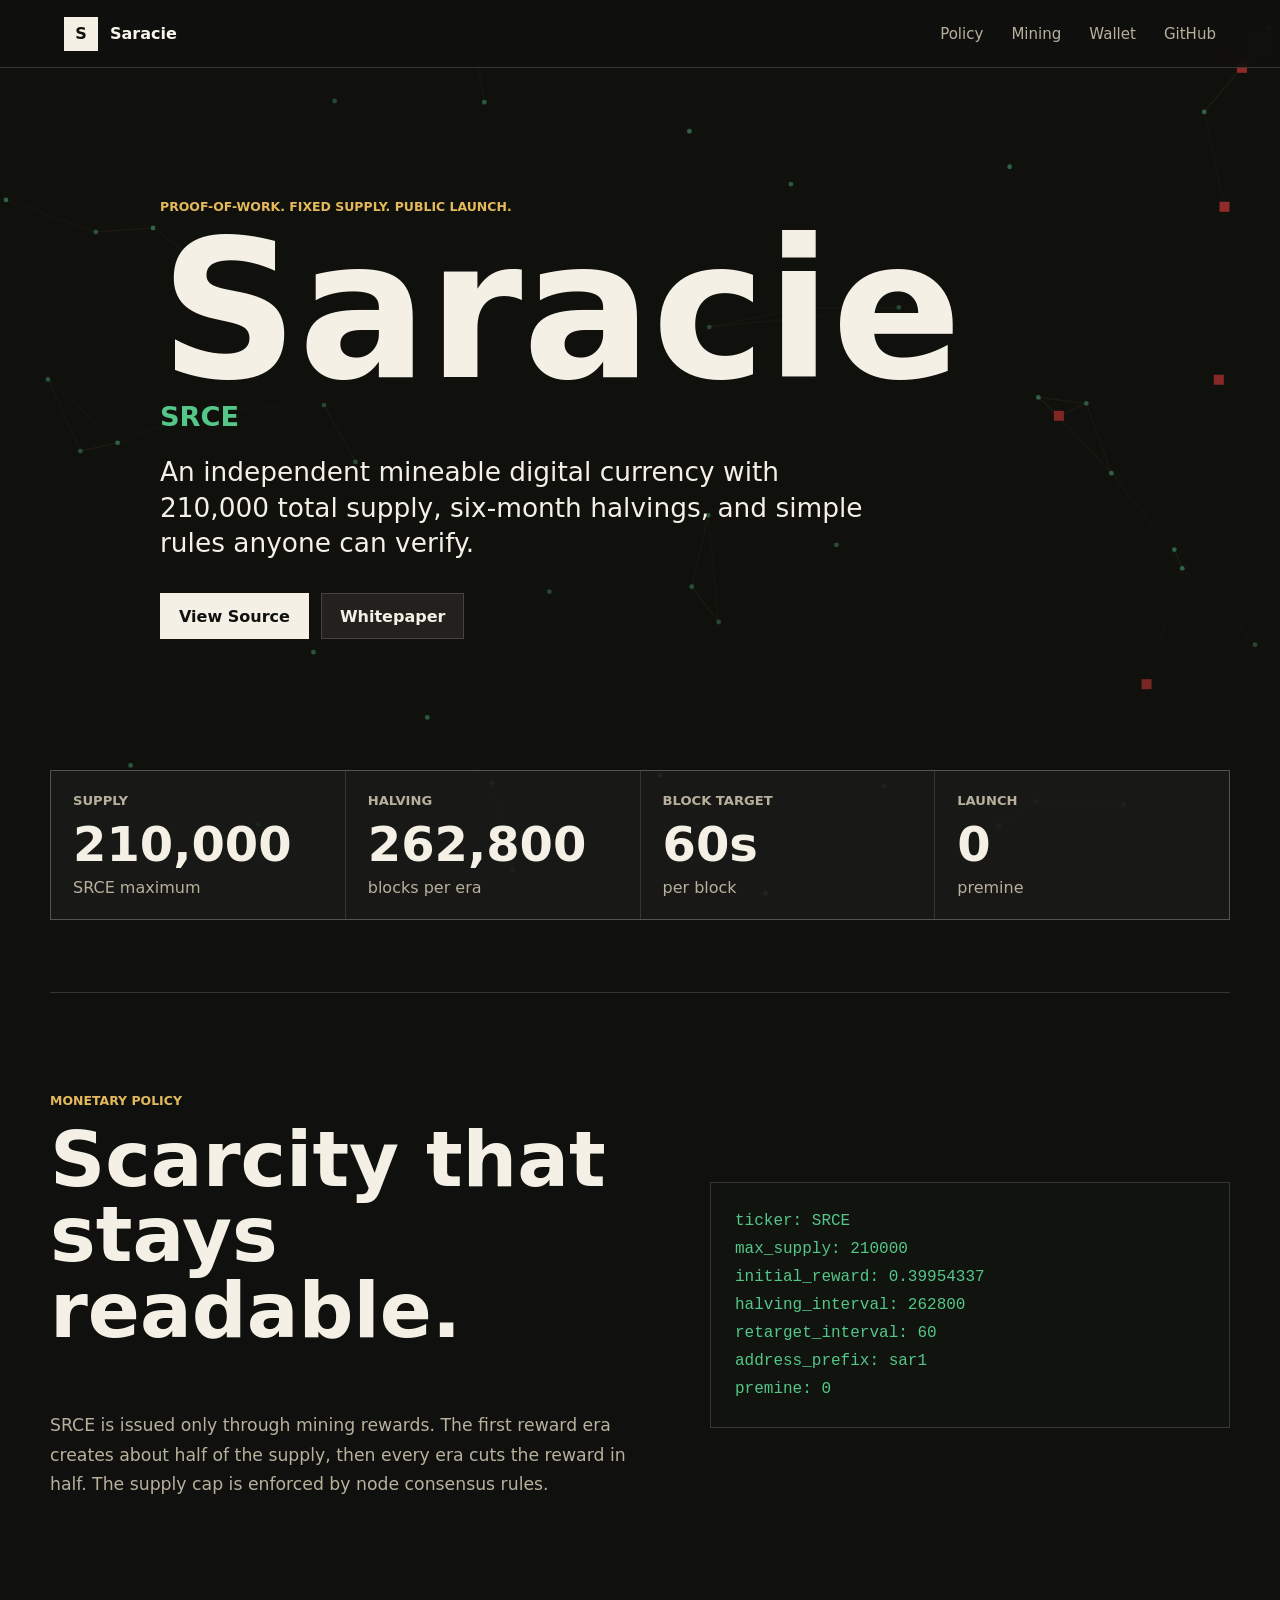
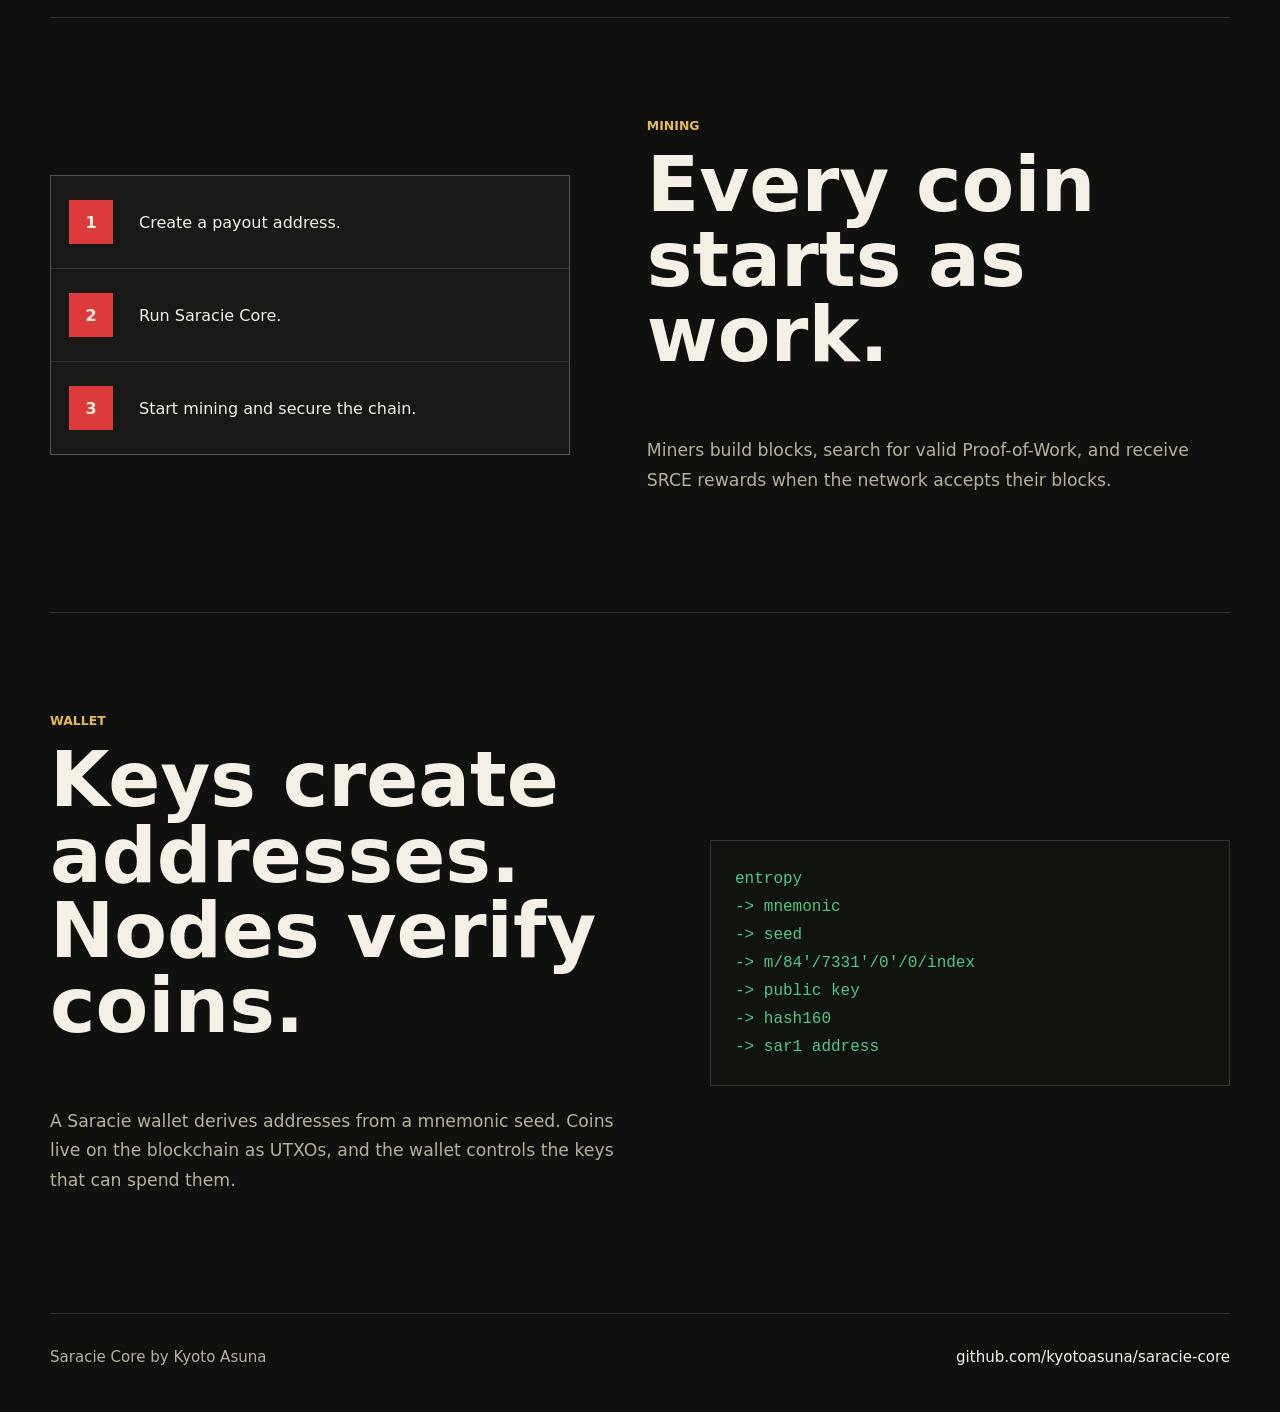
==== site/index.html @ 74a0e4f5 "Initial Saracie Core release" ====
<!doctype html>
<html lang="en">
  <head>
    <meta charset="utf-8" />
    <meta name="viewport" content="width=device-width, initial-scale=1" />
    <title>Saracie (SRCE)</title>
    <meta
      name="description"
      content="Saracie (SRCE) is an independent Proof-of-Work digital currency with 210,000 fixed supply, public mining, and six-month halvings."
    />
    <link rel="stylesheet" href="styles.css" />
  </head>
  <body>
    <canvas id="chain-canvas" aria-hidden="true"></canvas>

    <header class="topbar">
      <a class="brand" href="#top" aria-label="Saracie home">
        <span class="brand-mark">S</span>
        <span>Saracie</span>
      </a>
      <nav aria-label="Primary navigation">
        <a href="#monetary">Policy</a>
        <a href="#mine">Mining</a>
        <a href="#wallet">Wallet</a>
        <a href="https://github.com/kyotoasuna/saracie-core">GitHub</a>
      </nav>
    </header>

    <main id="top">
      <section class="hero" aria-labelledby="hero-title">
        <div class="hero-inner">
          <p class="eyebrow">Proof-of-Work. Fixed supply. Public launch.</p>
          <h1 id="hero-title">Saracie</h1>
          <p class="ticker">SRCE</p>
          <p class="lead">
            An independent mineable digital currency with 210,000 total supply,
            six-month halvings, and simple rules anyone can verify.
          </p>
          <div class="actions" aria-label="Project links">
            <a class="button primary" href="https://github.com/kyotoasuna/saracie-core">View Source</a>
            <a class="button" href="https://github.com/kyotoasuna/saracie-core/blob/main/WHITEPAPER.md">Whitepaper</a>
          </div>
        </div>
      </section>

      <section class="stats" aria-label="Saracie monetary constants">
        <article>
          <span>Supply</span>
          <strong>210,000</strong>
          <p>SRCE maximum</p>
        </article>
        <article>
          <span>Halving</span>
          <strong>262,800</strong>
          <p>blocks per era</p>
        </article>
        <article>
          <span>Block Target</span>
          <strong>60s</strong>
          <p>per block</p>
        </article>
        <article>
          <span>Launch</span>
          <strong>0</strong>
          <p>premine</p>
        </article>
      </section>

      <section id="monetary" class="band">
        <div class="section-copy">
          <p class="eyebrow">Monetary policy</p>
          <h2>Scarcity that stays readable.</h2>
          <p>
            SRCE is issued only through mining rewards. The first reward era
            creates about half of the supply, then every era cuts the reward in
            half. The supply cap is enforced by node consensus rules.
          </p>
        </div>
        <div class="code-panel" aria-label="Saracie parameters">
          <pre><code>ticker: SRCE
max_supply: 210000
initial_reward: 0.39954337
halving_interval: 262800
retarget_interval: 60
address_prefix: sar1
premine: 0</code></pre>
        </div>
      </section>

      <section id="mine" class="band split-reverse">
        <div class="section-copy">
          <p class="eyebrow">Mining</p>
          <h2>Every coin starts as work.</h2>
          <p>
            Miners build blocks, search for valid Proof-of-Work, and receive
            SRCE rewards when the network accepts their blocks.
          </p>
        </div>
        <div class="steps">
          <article>
            <strong>1</strong>
            <p>Create a payout address.</p>
          </article>
          <article>
            <strong>2</strong>
            <p>Run Saracie Core.</p>
          </article>
          <article>
            <strong>3</strong>
            <p>Start mining and secure the chain.</p>
          </article>
        </div>
      </section>

      <section id="wallet" class="band">
        <div class="section-copy">
          <p class="eyebrow">Wallet</p>
          <h2>Keys create addresses. Nodes verify coins.</h2>
          <p>
            A Saracie wallet derives addresses from a mnemonic seed. Coins live
            on the blockchain as UTXOs, and the wallet controls the keys that
            can spend them.
          </p>
        </div>
        <div class="code-panel" aria-label="Wallet derivation">
          <pre><code>entropy
-> mnemonic
-> seed
-> m/84'/7331'/0'/0/index
-> public key
-> hash160
-> sar1 address</code></pre>
        </div>
      </section>
    </main>

    <footer>
      <span>Saracie Core by Kyoto Asuna</span>
      <a href="https://github.com/kyotoasuna/saracie-core">github.com/kyotoasuna/saracie-core</a>
    </footer>

    <script src="app.js"></script>
  </body>
</html>
---- site/styles.css ----
:root {
  color-scheme: dark;
  --bg: #10110e;
  --paper: #f4f0e6;
  --ink: #f8f5ea;
  --muted: #b7b09d;
  --line: rgba(244, 240, 230, 0.16);
  --red: #dd3b3b;
  --green: #54c788;
  --gold: #e4b95b;
  --panel: rgba(19, 20, 16, 0.82);
}

* {
  box-sizing: border-box;
}

html {
  scroll-behavior: smooth;
}

body {
  min-width: 320px;
  margin: 0;
  background: var(--bg);
  color: var(--ink);
  font-family:
    Inter, ui-sans-serif, system-ui, -apple-system, BlinkMacSystemFont, "Segoe UI",
    sans-serif;
}

#chain-canvas {
  position: fixed;
  inset: 0;
  z-index: -1;
  width: 100%;
  height: 100%;
  background: #10110e;
}

a {
  color: inherit;
  text-decoration: none;
}

.topbar {
  position: sticky;
  top: 0;
  z-index: 10;
  display: flex;
  align-items: center;
  justify-content: space-between;
  gap: 24px;
  min-height: 68px;
  padding: 14px clamp(18px, 5vw, 64px);
  border-bottom: 1px solid var(--line);
  background: rgba(16, 17, 14, 0.82);
  backdrop-filter: blur(18px);
}

.brand,
nav {
  display: flex;
  align-items: center;
  gap: 12px;
}

.brand {
  font-weight: 800;
}

.brand-mark {
  display: grid;
  width: 34px;
  aspect-ratio: 1;
  place-items: center;
  border: 1px solid var(--line);
  background: var(--paper);
  color: #10110e;
  font-weight: 900;
}

nav {
  gap: clamp(12px, 3vw, 28px);
  color: var(--muted);
  font-size: 0.94rem;
}

nav a:hover {
  color: var(--ink);
}

.hero {
  display: grid;
  min-height: 78svh;
  place-items: center;
  padding: clamp(56px, 9vw, 110px) clamp(18px, 5vw, 64px);
}

.hero-inner {
  width: min(960px, 100%);
}

.eyebrow {
  margin: 0 0 14px;
  color: var(--gold);
  font-size: 0.78rem;
  font-weight: 800;
  letter-spacing: 0;
  text-transform: uppercase;
}

h1,
h2,
p {
  margin-top: 0;
}

h1 {
  max-width: 100%;
  margin-bottom: 8px;
  color: var(--paper);
  font-size: clamp(4.4rem, 18vw, 12rem);
  line-height: 0.86;
  letter-spacing: 0;
}

.ticker {
  margin-bottom: 22px;
  color: var(--green);
  font-size: clamp(1.1rem, 3vw, 1.7rem);
  font-weight: 900;
}

.lead {
  max-width: 720px;
  color: var(--paper);
  font-size: clamp(1.12rem, 2.4vw, 1.65rem);
  line-height: 1.35;
}

.actions {
  display: flex;
  flex-wrap: wrap;
  gap: 12px;
  margin-top: 32px;
}

.button {
  display: inline-flex;
  align-items: center;
  justify-content: center;
  min-height: 46px;
  padding: 0 18px;
  border: 1px solid var(--line);
  background: rgba(244, 240, 230, 0.08);
  color: var(--paper);
  font-weight: 800;
}

.button.primary {
  border-color: transparent;
  background: var(--paper);
  color: #10110e;
}

.stats {
  display: grid;
  grid-template-columns: repeat(4, minmax(0, 1fr));
  gap: 1px;
  width: min(1180px, calc(100% - 36px));
  margin: 0 auto 72px;
  border: 1px solid var(--line);
  background: var(--line);
}

.stats article,
.steps article,
.code-panel {
  background: var(--panel);
}

.stats article {
  min-height: 136px;
  padding: 22px;
}

.stats span {
  display: block;
  margin-bottom: 12px;
  color: var(--muted);
  font-size: 0.82rem;
  font-weight: 800;
  text-transform: uppercase;
}

.stats strong {
  display: block;
  color: var(--paper);
  font-size: clamp(1.9rem, 5vw, 3rem);
  line-height: 1;
}

.stats p {
  margin: 10px 0 0;
  color: var(--muted);
}

.band {
  display: grid;
  grid-template-columns: minmax(0, 1fr) minmax(280px, 520px);
  gap: clamp(28px, 6vw, 84px);
  align-items: center;
  width: min(1180px, calc(100% - 36px));
  margin: 0 auto;
  padding: clamp(58px, 9vw, 100px) 0;
  border-top: 1px solid var(--line);
}

.split-reverse {
  grid-template-columns: minmax(280px, 520px) minmax(0, 1fr);
}

.split-reverse .section-copy {
  grid-column: 2;
}

.split-reverse .steps {
  grid-column: 1;
  grid-row: 1;
}

h2 {
  max-width: 720px;
  color: var(--paper);
  font-size: clamp(2.2rem, 6vw, 4.8rem);
  line-height: 0.98;
  letter-spacing: 0;
}

.section-copy p:not(.eyebrow) {
  max-width: 700px;
  color: var(--muted);
  font-size: 1.08rem;
  line-height: 1.7;
}

.code-panel {
  overflow: auto;
  padding: 24px;
  border: 1px solid var(--line);
}

pre {
  margin: 0;
  white-space: pre-wrap;
}

code {
  color: var(--green);
  font-family: "SFMono-Regular", Consolas, "Liberation Mono", monospace;
  font-size: clamp(0.88rem, 2vw, 1rem);
  line-height: 1.75;
}

.steps {
  display: grid;
  gap: 1px;
  border: 1px solid var(--line);
  background: var(--line);
}

.steps article {
  display: grid;
  grid-template-columns: 54px 1fr;
  gap: 16px;
  align-items: center;
  min-height: 92px;
  padding: 18px;
}

.steps strong {
  display: grid;
  width: 44px;
  aspect-ratio: 1;
  place-items: center;
  background: var(--red);
  color: var(--paper);
}

.steps p {
  margin: 0;
  color: var(--paper);
  font-size: 1rem;
}

footer {
  display: flex;
  flex-wrap: wrap;
  justify-content: space-between;
  gap: 14px;
  width: min(1180px, calc(100% - 36px));
  margin: 0 auto;
  padding: 34px 0 46px;
  border-top: 1px solid var(--line);
  color: var(--muted);
  font-size: 0.94rem;
}

footer a {
  color: var(--paper);
}

@media (max-width: 760px) {
  .topbar {
    align-items: flex-start;
    flex-direction: column;
  }

  nav {
    width: 100%;
    overflow-x: auto;
    padding-bottom: 4px;
  }

  .stats,
  .band,
  .split-reverse {
    grid-template-columns: 1fr;
  }

  .stats {
    margin-bottom: 36px;
  }

  .split-reverse .section-copy,
  .split-reverse .steps {
    grid-column: auto;
    grid-row: auto;
  }
}
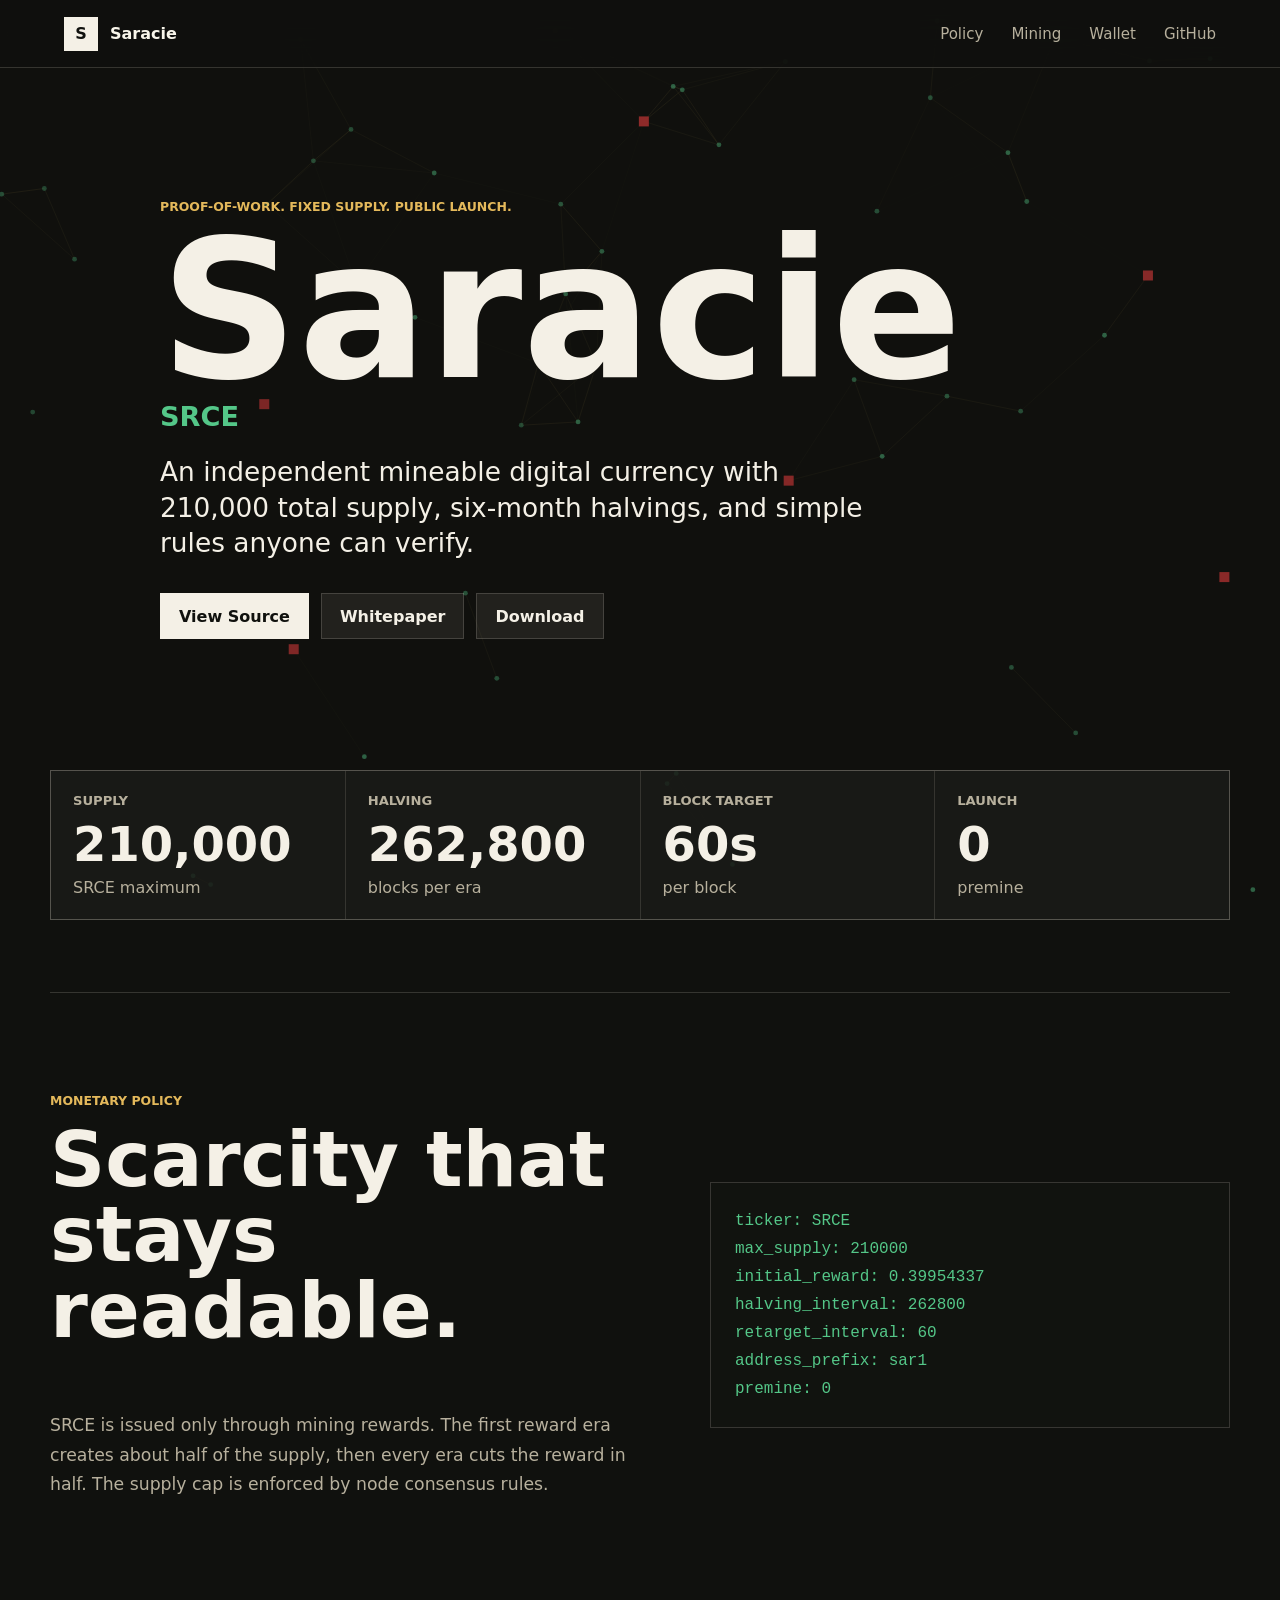
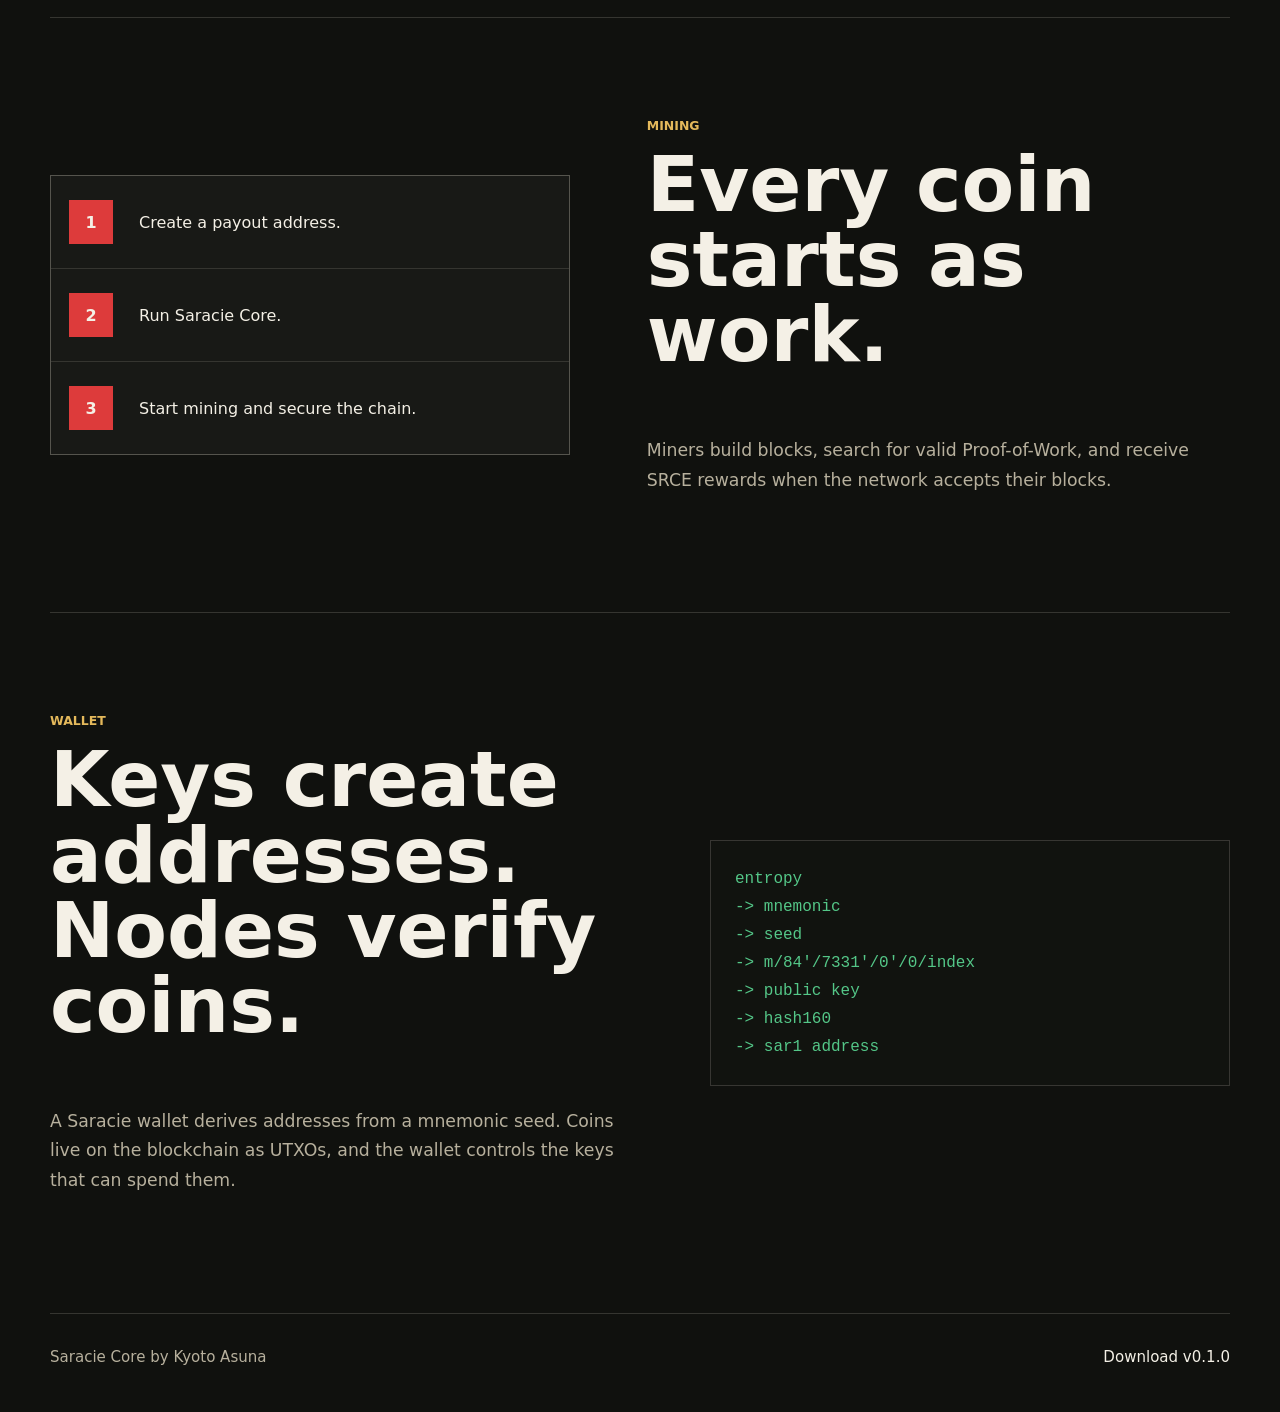
==== commit 786678fd: "Add GitHub Pages site deployment" ====
--- a/site/index.html
+++ b/site/index.html
@@ -39,6 +39,7 @@
           <div class="actions" aria-label="Project links">
             <a class="button primary" href="https://github.com/kyotoasuna/saracie-core">View Source</a>
             <a class="button" href="https://github.com/kyotoasuna/saracie-core/blob/main/WHITEPAPER.md">Whitepaper</a>
+            <a class="button" href="https://github.com/kyotoasuna/saracie-core/releases/tag/v0.1.0">Download</a>
           </div>
         </div>
       </section>
@@ -136,7 +137,7 @@
 
     <footer>
       <span>Saracie Core by Kyoto Asuna</span>
-      <a href="https://github.com/kyotoasuna/saracie-core">github.com/kyotoasuna/saracie-core</a>
+      <a href="https://github.com/kyotoasuna/saracie-core/releases/tag/v0.1.0">Download v0.1.0</a>
     </footer>
 
     <script src="app.js"></script>
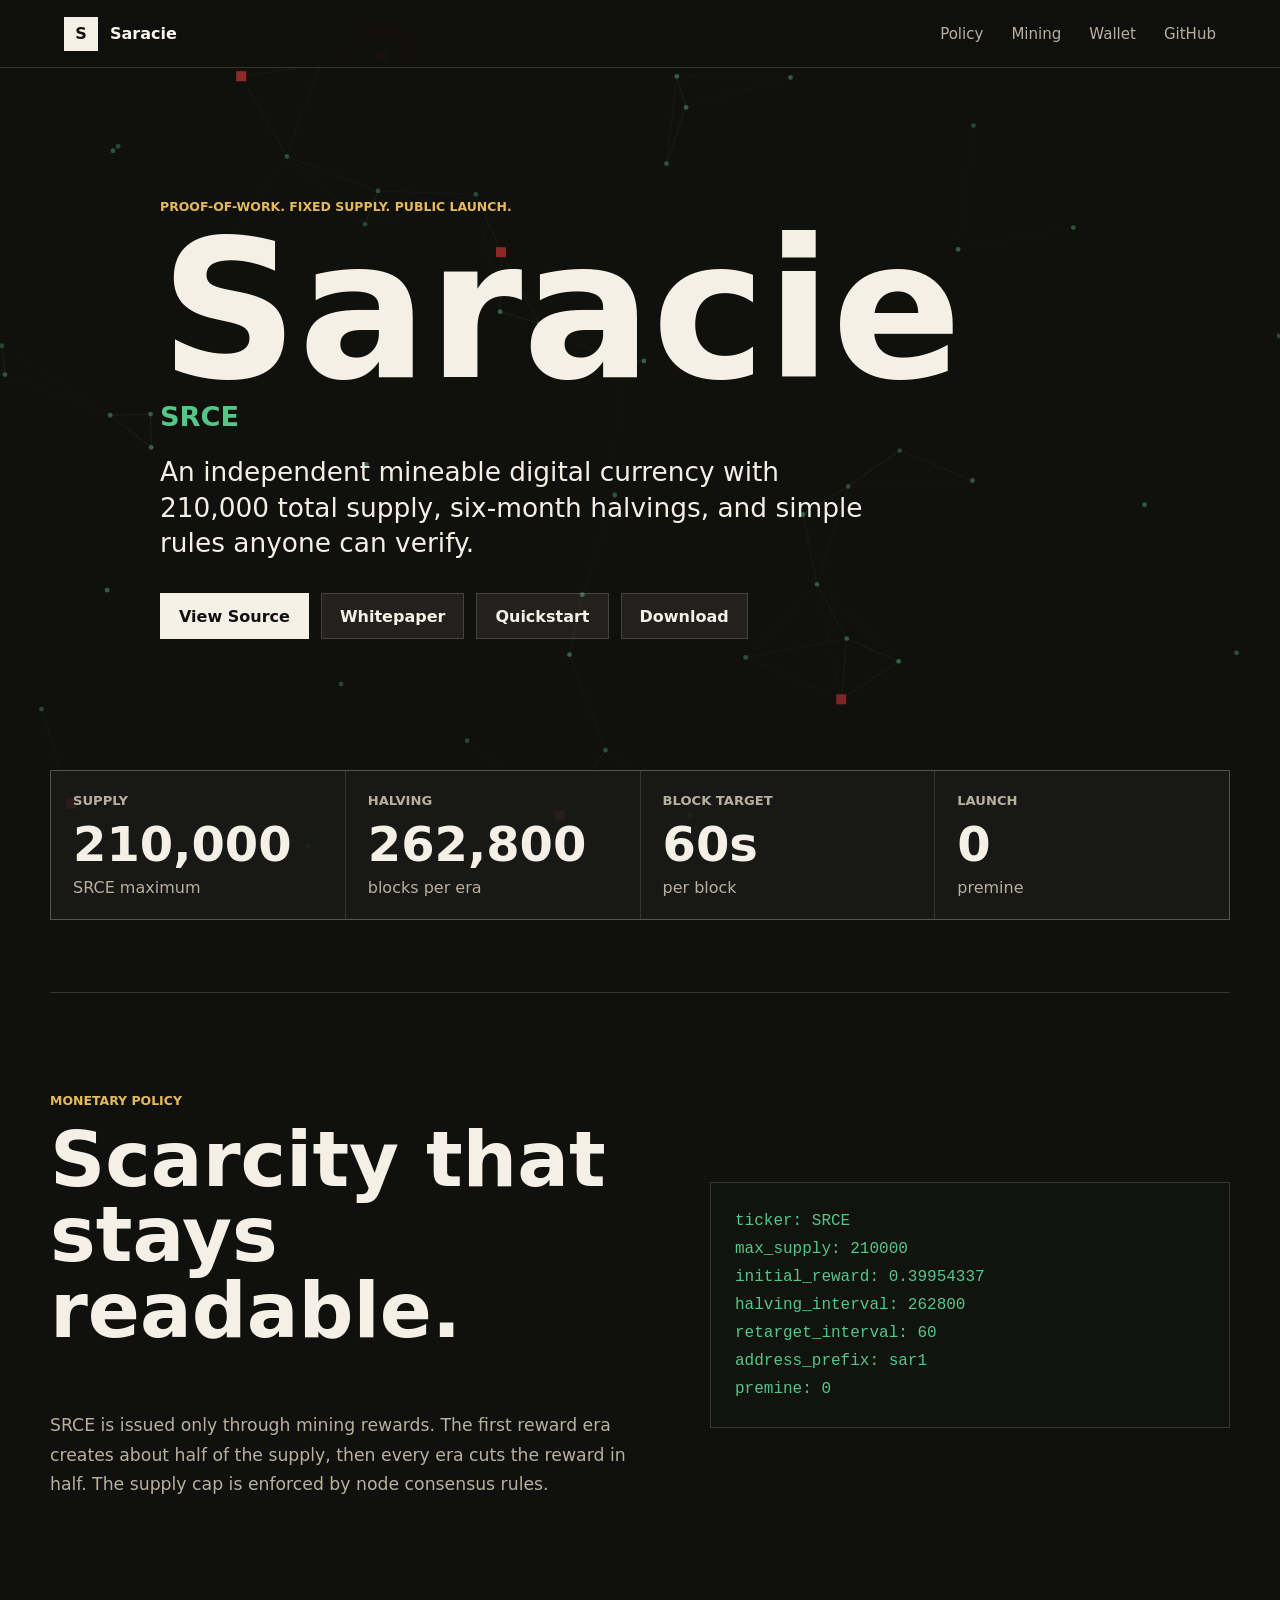
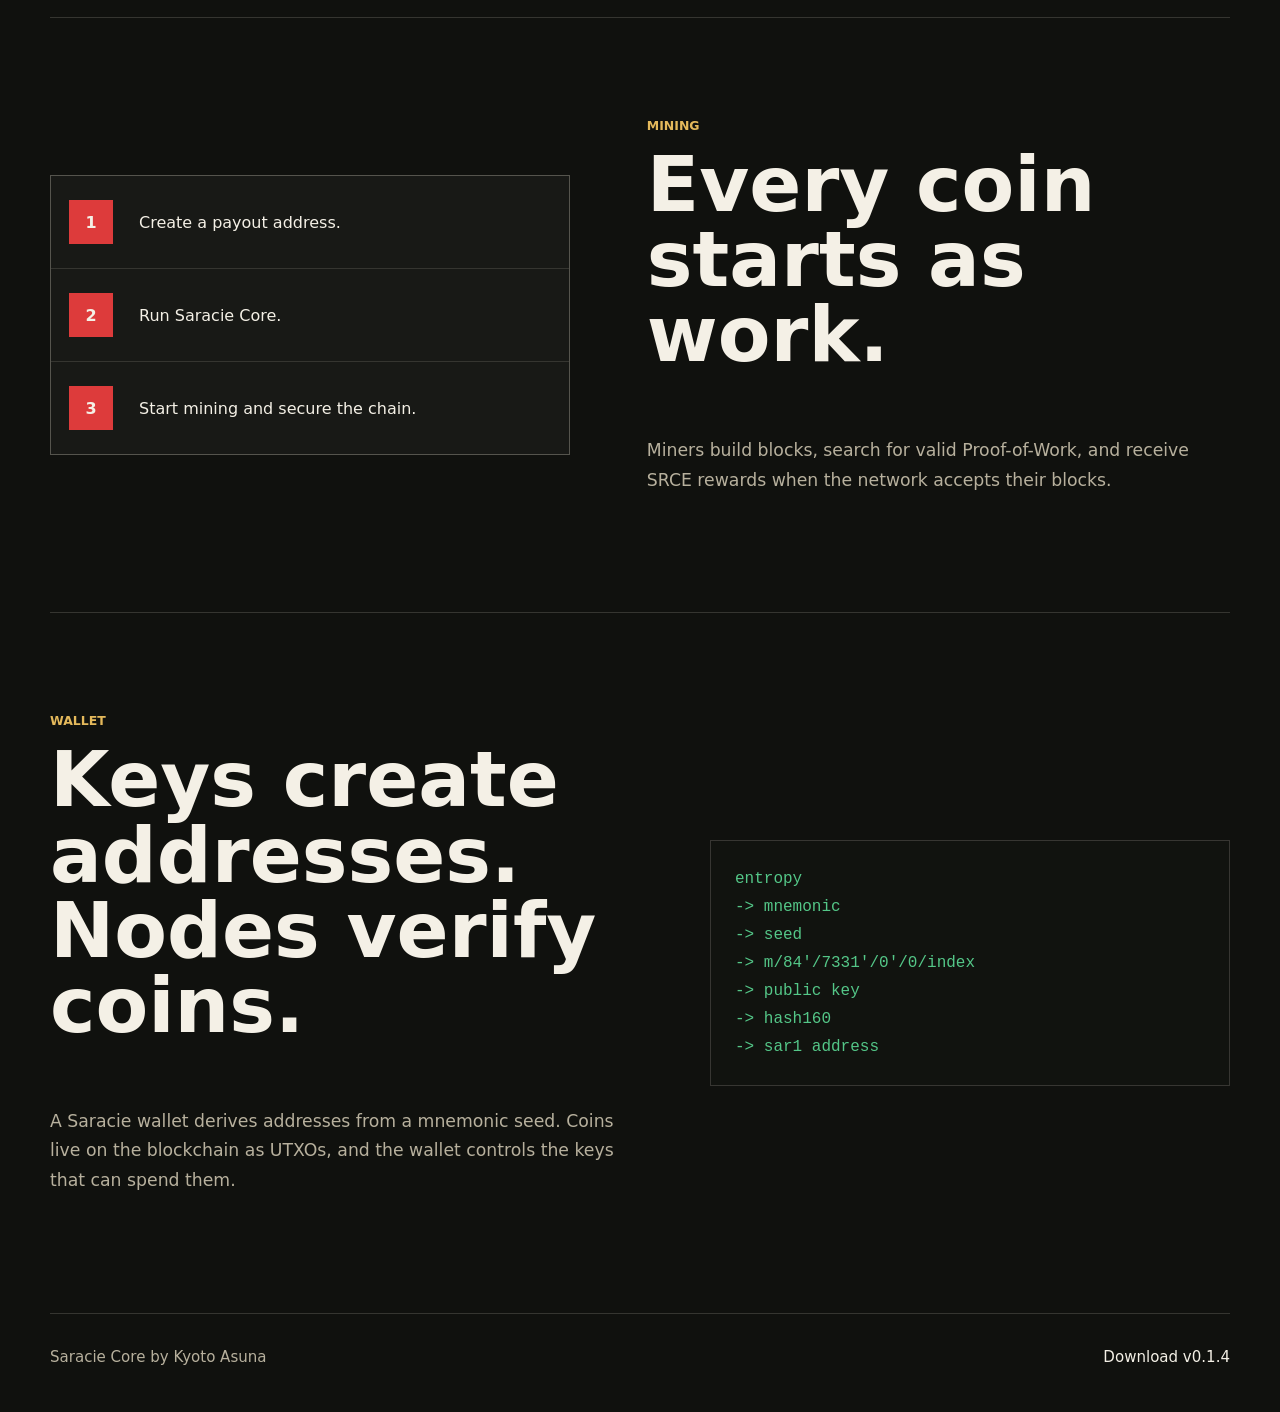
==== commit 858c0919: "Update public launch instructions" ====
--- a/site/index.html
+++ b/site/index.html
@@ -39,7 +39,8 @@
           <div class="actions" aria-label="Project links">
             <a class="button primary" href="https://github.com/kyotoasuna/saracie-core">View Source</a>
             <a class="button" href="https://github.com/kyotoasuna/saracie-core/blob/main/WHITEPAPER.md">Whitepaper</a>
-            <a class="button" href="https://github.com/kyotoasuna/saracie-core/releases/tag/v0.1.0">Download</a>
+            <a class="button" href="https://github.com/kyotoasuna/saracie-core/blob/main/QUICKSTART_WINDOWS.md">Quickstart</a>
+            <a class="button" href="https://github.com/kyotoasuna/saracie-core/releases/tag/v0.1.4">Download</a>
           </div>
         </div>
       </section>
@@ -137,7 +138,7 @@
 
     <footer>
       <span>Saracie Core by Kyoto Asuna</span>
-      <a href="https://github.com/kyotoasuna/saracie-core/releases/tag/v0.1.0">Download v0.1.0</a>
+      <a href="https://github.com/kyotoasuna/saracie-core/releases/tag/v0.1.4">Download v0.1.4</a>
     </footer>
 
     <script src="app.js"></script>
